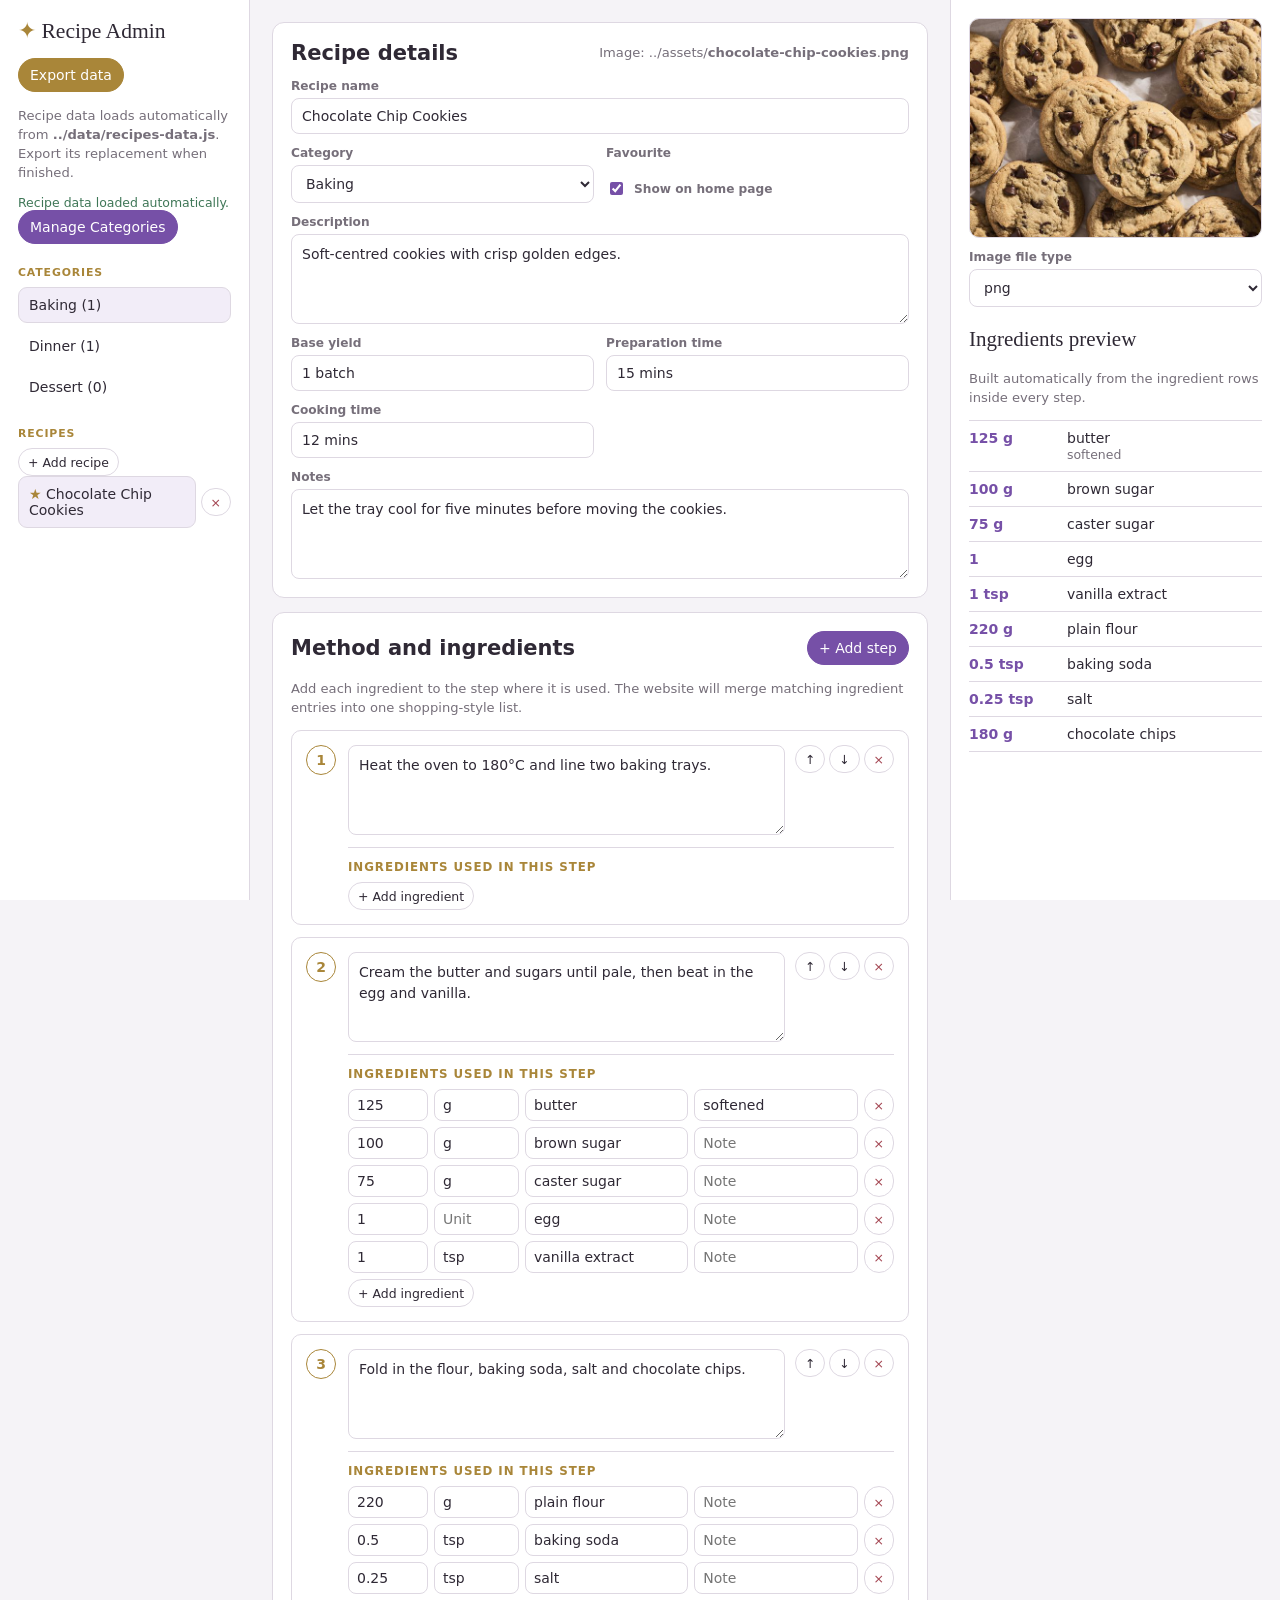
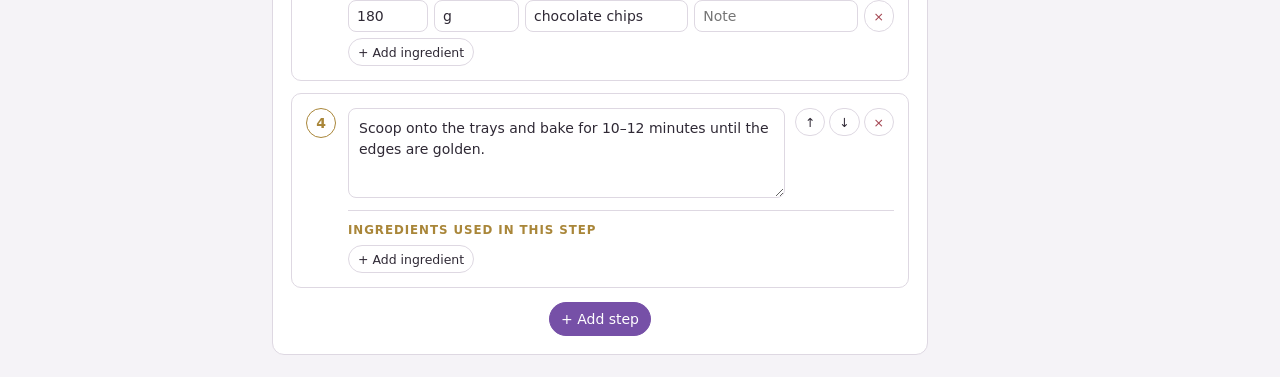
==== admin/recipe-admin.html @ 2f6e9e88 "Initial Build" ====
<!doctype html>
<html lang="en">
<head>
  <meta charset="utf-8">
  <meta name="viewport" content="width=device-width, initial-scale=1">
  <title>Recipe Book Admin</title>
  <style>
    :root {
      --bg: #f5f3f7; --panel: #fff; --ink: #2f2935; --muted: #766f7a;
      --line: #ded8e2; --gold: #a98639; --purple: #7650a7; --purple-soft: #f2edf8;
      --danger: #a34450; --ok: #3f7757; --radius: 12px;
      font-family: Inter, ui-sans-serif, system-ui, -apple-system, BlinkMacSystemFont, "Segoe UI", sans-serif;
    }
    * { box-sizing: border-box; }
    body { margin: 0; min-height: 100vh; color: var(--ink); background: var(--bg); font-size: 14px; }
    button, input, textarea, select { font: inherit; }
    button { cursor: pointer; }
    .app { min-height: 100vh; display: grid; grid-template-columns: 250px minmax(640px, 1fr) 330px; }
    .sidebar, .preview { position: sticky; top: 0; height: 100vh; overflow: auto; background: var(--panel); }
    .sidebar { border-right: 1px solid var(--line); padding: 18px; }
    .preview { border-left: 1px solid var(--line); padding: 18px; }
    .main { min-width: 0; padding: 22px; }
    h1, h2, h3 { margin-top: 0; }
    .brand { font-family: Georgia, serif; font-size: 1.35rem; font-weight: 500; }
    .brand span { color: var(--gold); }
    .hint { color: var(--muted); font-size: .82rem; line-height: 1.45; }
    .toolbar { display: flex; flex-wrap: wrap; gap: 8px; margin: 14px 0; }
    .btn { min-height: 34px; padding: 7px 11px; color: var(--ink); border: 1px solid var(--line); border-radius: 999px; background: #fff; }
    .btn.primary { color: #fff; border-color: var(--purple); background: var(--purple); }
    .btn.gold { color: #fff; border-color: var(--gold); background: var(--gold); }
    .btn.danger { color: var(--danger); }
    .btn.small { min-height: 28px; padding: 4px 9px; font-size: .78rem; }
    .file-input { display: none; }
    .nav-heading { margin: 22px 0 8px; color: var(--gold); text-transform: uppercase; letter-spacing: .08em; font-size: .68rem; font-weight: 800; }
    .recipe-nav, .category-nav, .category-list { display: grid; gap: 5px; }
    .nav-row { display: grid; grid-template-columns: 1fr auto; align-items: center; gap: 5px; }
    .nav-button { width: 100%; padding: 9px 10px; text-align: left; color: var(--ink); border: 1px solid transparent; border-radius: 9px; background: transparent; }
    .nav-button:hover, .nav-button.active { border-color: var(--line); background: var(--purple-soft); }
    .star { color: var(--gold); }
    .panel { padding: 18px; border: 1px solid var(--line); border-radius: var(--radius); background: var(--panel); }
    .panel + .panel { margin-top: 14px; }
    .panel-heading { display: flex; align-items: center; justify-content: space-between; gap: 12px; margin-bottom: 14px; }
    .panel-heading h2, .panel-heading h3 { margin: 0; }
    .field-grid { display: grid; grid-template-columns: repeat(2, minmax(0, 1fr)); gap: 12px; }
    .field { display: grid; gap: 5px; }
    .field.full { grid-column: 1 / -1; }
    label { color: var(--muted); font-size: .76rem; font-weight: 700; }
    input, textarea, select { width: 100%; padding: 9px 10px; color: var(--ink); border: 1px solid var(--line); border-radius: 8px; background: #fff; }
    textarea { min-height: 90px; resize: vertical; line-height: 1.5; }
    input:focus, textarea:focus, select:focus { outline: 2px solid rgba(118,80,167,.18); border-color: var(--purple); }
    .check-row { display: flex; align-items: center; gap: 8px; }
    .check-row input { width: auto; accent-color: var(--purple); }
    .steps { display: grid; gap: 12px; }
    .step-card { padding: 14px; border: 1px solid var(--line); border-radius: 10px; background: #fff; }
    .step-top { display: grid; grid-template-columns: 32px 1fr auto; gap: 10px; align-items: start; }
    .step-number { display: grid; place-items: center; width: 30px; height: 30px; color: var(--gold); border: 1px solid var(--gold); border-radius: 999px; font-weight: 800; }
    .step-actions { display: flex; gap: 4px; }
    .ingredients-editor { margin: 12px 0 0 42px; padding-top: 12px; border-top: 1px solid var(--line); }
    .ingredients-editor h4 { margin: 0 0 8px; color: var(--gold); font-size: .74rem; text-transform: uppercase; letter-spacing: .08em; }
    .ingredient-row { display: grid; grid-template-columns: 80px 85px 1fr 1fr auto; gap: 6px; margin-bottom: 6px; }
    .ingredient-row input { min-width: 0; padding: 7px 8px; }
    .preview h2 { font-family: Georgia, serif; font-weight: 500; }
    .preview-image-wrap { margin: 0 0 20px; }
    .preview-image { display: block; width: 100%; aspect-ratio: 4 / 3; object-fit: cover; border: 1px solid var(--line); border-radius: 10px; background: var(--bg); }
    .preview-image.is-missing { display: none; }
    .preview-image-placeholder { display: grid; place-items: center; width: 100%; aspect-ratio: 4 / 3; padding: 20px; color: var(--muted); text-align: center; border: 1px dashed var(--line); border-radius: 10px; background: var(--bg); }
    .image-type-field {
      margin-top: 12px;
    }
    
    .image-type-field select {
      width: 100%;
    }
    .bottom-step-action { display: flex; justify-content: center; padding-top: 14px; }
    .preview-list { list-style: none; margin: 0; padding: 0; border-top: 1px solid var(--line); }
    .preview-list li { display: grid; grid-template-columns: 90px 1fr; gap: 8px; padding: 9px 0; border-bottom: 1px solid var(--line); }
    .preview-amount { color: var(--purple); font-weight: 800; }
    .preview-note { color: var(--muted); font-size: .78rem; }
    .empty { display: grid; place-items: center; min-height: calc(100vh - 44px); text-align: center; color: var(--muted); }
    .status { margin-top: 10px; color: var(--muted); font-size: .78rem; }
    .status.ok { color: var(--ok); }
    .status.bad { color: var(--danger); }
    .category-edit-row { display: grid; grid-template-columns: 1fr auto; gap: 6px; }
    @media (max-width: 1100px) { .app { grid-template-columns: 220px 1fr; } .preview { position: static; grid-column: 2; width: auto; height: auto; border-left: 0; border-top: 1px solid var(--line); } }
  </style>
</head>
<body>
  <div class="app">
    <aside class="sidebar">
      <div class="brand"><span>✦</span> Recipe Admin</div>
      <div class="toolbar">
        <button id="exportButton" class="btn gold" type="button">Export data</button>
      </div>
      <p class="hint">Recipe data loads automatically from <strong>../data/recipes-data.js</strong>. Export its replacement when finished.</p>
      <div id="status" class="status"></div>

      <button id="manageCategoriesButton" class="btn primary" type="button">Manage Categories</button>

      <div class="nav-heading">Categories</div>
      <div id="categoryNav" class="category-nav"></div>

      <div class="nav-heading">Recipes</div>
      <button id="addRecipeButton" class="btn small" type="button">+ Add recipe</button>
      <div id="recipeNav" class="recipe-nav"></div>
    </aside>

    <main id="main" class="main"></main>

    <aside class="preview">
      <div id="imagePreviewWrap" class="preview-image-wrap"></div>
      <h2>Ingredients preview</h2>
      <p class="hint">Built automatically from the ingredient rows inside every step.</p>
      <ul id="ingredientsPreview" class="preview-list"></ul>
    </aside>
  </div>

  <script src="../data/recipes-data.js"></script>
  <script>
    "use strict";

    const state = {
      data: {
        settings: { siteTitle: "Our Recipe Book", subtitle: "Favourite recipes for home", updated: "" },
        categories: [],
        recipes: []
      },
      selectedRecipeId: null,
      selectedCategoryId: null,
      view: "recipe"
    };

    const main = document.getElementById("main");
    const recipeNav = document.getElementById("recipeNav");
    const categoryNav = document.getElementById("categoryNav");
    const ingredientsPreview = document.getElementById("ingredientsPreview");
    const imagePreviewWrap = document.getElementById("imagePreviewWrap");
    const status = document.getElementById("status");

    document.getElementById("exportButton").addEventListener("click", exportData);
    document.getElementById("addRecipeButton").addEventListener("click", addRecipe);
    document.getElementById("manageCategoriesButton").addEventListener("click", () => {
      state.view = "categories";
      state.selectedCategoryId = null;
      state.selectedRecipeId = null;
      renderAll();
    });
    document.addEventListener("keydown", event => {
      if ((event.ctrlKey || event.metaKey) && event.key.toLowerCase() === "s") {
        event.preventDefault();
        exportData();
      }
    });

    function uid(prefix) {
      return `${prefix}-${Date.now().toString(36)}-${Math.random().toString(36).slice(2, 7)}`;
    }

    function slugify(value) {
      return String(value || "")
        .normalize("NFKD").replace(/[\u0300-\u036f]/g, "")
        .toLowerCase().replace(/&/g, "and").replace(/[^a-z0-9]+/g, "-").replace(/^-+|-+$/g, "");
    }

    function normaliseData(input) {
      const data = input && typeof input === "object" ? input : {};
      data.settings ||= { siteTitle: "Our Recipe Book", subtitle: "Favourite recipes for home", updated: "" };
      data.categories = Array.isArray(data.categories) ? data.categories : [];
      data.recipes = Array.isArray(data.recipes) ? data.recipes : [];
      data.categories.forEach(category => { category.id ||= slugify(category.name) || uid("category"); category.name ||= "Untitled category"; });
      data.recipes.forEach(recipe => {
        recipe.id ||= slugify(recipe.name) || uid("recipe");
        recipe.name ||= "Untitled recipe";
        recipe.categoryId ||= data.categories[0]?.id || "";
        recipe.favourite = Boolean(recipe.favourite);
        recipe.steps = Array.isArray(recipe.steps) ? recipe.steps : [];
        recipe.steps.forEach(step => {
          step.id ||= uid("step");
          step.instruction ||= "";
          step.ingredients = Array.isArray(step.ingredients) ? step.ingredients : [];
          step.ingredients.forEach(item => {
            item.id ||= uid("ingredient");
            item.quantity = Number(item.quantity) || 0;
            item.unit ||= ""; item.name ||= ""; item.note ||= "";
          });
        });
      });
      return data;
    }


    function exportData() {
      state.data.settings.updated = new Date().toISOString().slice(0, 10);
      const output = `window.RECIPE_BOOK_DATA = ${JSON.stringify(state.data, null, 2)};\n`;
      const blob = new Blob([output], { type: "text/javascript;charset=utf-8" });
      const url = URL.createObjectURL(blob);
      const link = document.createElement("a");
      link.href = url;
      link.download = "recipes-data.js";
      document.body.appendChild(link);
      link.click();
      link.remove();
      URL.revokeObjectURL(url);
      setStatus("Exported recipes-data.js. Replace the file in the data folder.", true);
    }

    function addRecipe() {
      const recipe = {
        id: uid("recipe"),
        name: "New Recipe",
        categoryId:
          state.selectedCategoryId || state.data.categories[0]?.id || "",
        favourite: false,
        imageType: "png",
        description: "",
        baseYield: "",
        prepTime: "",
        cookTime: "",
        notes: "",
        steps: [],
      };
    
      state.data.recipes.push(recipe);
      state.selectedRecipeId = recipe.id;
      state.selectedCategoryId = recipe.categoryId || state.selectedCategoryId;
      state.view = "recipe";
      renderAll();
    }

    function deleteRecipe(recipeId) {
      if (!confirm("Delete this recipe?")) return;
      state.data.recipes = state.data.recipes.filter(recipe => recipe.id !== recipeId);
      state.selectedRecipeId = state.data.recipes[0]?.id || null;
      renderAll();
    }

    function addCategory() {
      const category = { id: uid("category"), name: "New Category" };
      state.data.categories.push(category);
      state.view = "categories";
      renderAll();
    }

    function deleteCategory(categoryId) {
      if (state.data.recipes.some(recipe => recipe.categoryId === categoryId)) {
        alert("Move recipes out of this category before deleting it.");
        return;
      }
      state.data.categories = state.data.categories.filter(category => category.id !== categoryId);
      renderAll();
    }

    function getRecipe() {
      return state.data.recipes.find(recipe => recipe.id === state.selectedRecipeId) || null;
    }

    function renderAll() {
      const previewPane = document.querySelector(".preview");
    
      if (previewPane) {
        previewPane.style.display = state.view === "categories" ? "none" : "";
      }
    
      renderCategoryNav();
      renderRecipeNav();
      renderEditor();
      renderIngredientsPreview();
      renderImagePreview();
    }

    function renderRecipeNav() {
      recipeNav.innerHTML = "";
      const visibleRecipes = state.selectedCategoryId
        ? state.data.recipes.filter(recipe => recipe.categoryId === state.selectedCategoryId)
        : state.data.recipes;
      [...visibleRecipes].sort((a, b) => a.name.localeCompare(b.name)).forEach(recipe => {
        const row = document.createElement("div"); row.className = "nav-row";
        const button = document.createElement("button");
        button.className = `nav-button${recipe.id === state.selectedRecipeId ? " active" : ""}`;
        button.type = "button";
        button.innerHTML = `${recipe.favourite ? '<span class="star">★</span> ' : ""}${escapeHtml(recipe.name)}`;
        button.addEventListener("click", () => { state.selectedRecipeId = recipe.id; state.view = "recipe"; renderAll(); });
        const remove = document.createElement("button");
        remove.className = "btn small danger"; remove.type = "button"; remove.textContent = "×";
        remove.addEventListener("click", () => deleteRecipe(recipe.id));
        row.append(button, remove); recipeNav.appendChild(row);
      });
    }

    function renderCategoryNav() {
      categoryNav.innerHTML = "";
    
      state.data.categories.forEach(category => {
        const recipeCount = state.data.recipes.filter(
          recipe => recipe.categoryId === category.id
        ).length;
    
        const button = document.createElement("button");
        button.className =
          `nav-button${category.id === state.selectedCategoryId ? " active" : ""}`;
        button.type = "button";
        button.textContent = `${category.name} (${recipeCount})`;
    
        button.addEventListener("click", () => {
          state.selectedCategoryId = category.id;
    
          const firstRecipe = state.data.recipes
            .filter(recipe => recipe.categoryId === category.id)
            .sort((a, b) => a.name.localeCompare(b.name))[0];
    
          state.selectedRecipeId = firstRecipe?.id || null;
          state.view = "recipe";
          renderAll();
        });
    
        categoryNav.appendChild(button);
      });
    }

    function renderCategoryManager() {
      main.innerHTML = `
        <section class="panel">
          <div class="panel-heading"><h2>Manage Categories</h2><button id="addCategoryButton" class="btn primary" type="button">+ Add category</button></div>
          <p class="hint">Category buttons appear in this order in the admin menu and on the recipe website.</p>
          <div id="categoryList" class="category-list"></div>
        </section>`;
      document.getElementById("addCategoryButton").addEventListener("click", addCategory);
      const categoryList = document.getElementById("categoryList");
      state.data.categories.forEach(category => {
        const row = document.createElement("div"); row.className = "category-edit-row";
        const input = document.createElement("input"); input.value = category.name;
        input.addEventListener("input", () => { category.name = input.value; renderCategoryNav(); renderEditorCategoryOptions(); });
        const remove = document.createElement("button"); remove.className = "btn small danger"; remove.type = "button"; remove.textContent = "×";
        remove.addEventListener("click", () => deleteCategory(category.id));
        row.append(input, remove); categoryList.appendChild(row);
      });
    }

    function renderEditor() {
      if (state.view === "categories") {
        renderCategoryManager();
        return;
      }
    
      const recipe = getRecipe();
    
      if (!recipe) {
        main.innerHTML =
          '<div class="empty"><div><h2>No recipe selected</h2><p>Select a category, then add or choose a recipe.</p></div></div>';
        return;
      }
    
      recipe.imageType = recipe.imageType || "png";
    
      main.innerHTML = `
        <section class="panel">
          <div class="panel-heading">
            <h2>Recipe details</h2>
            <span class="hint">
              Image: ../assets/<strong id="imageFilename"></strong>.<strong id="imageExtension"></strong>
            </span>
          </div>
    
          <div class="field-grid">
            <div class="field full">
              <label for="recipeName">Recipe name</label>
              <input id="recipeName">
            </div>
    
            <div class="field">
              <label for="recipeCategory">Category</label>
              <select id="recipeCategory"></select>
            </div>
    
            <div class="field">
              <label>Favourite</label>
              <label class="check-row">
                <input id="recipeFavourite" type="checkbox">
                Show on home page
              </label>
            </div>
    
            <div class="field full">
              <label for="recipeDescription">Description</label>
              <textarea id="recipeDescription"></textarea>
            </div>
    
            <div class="field">
              <label for="baseYield">Base yield</label>
              <input id="baseYield" placeholder="Serves 4 or 1 batch">
            </div>
    
            <div class="field">
              <label for="prepTime">Preparation time</label>
              <input id="prepTime" placeholder="15 mins">
            </div>
    
            <div class="field">
              <label for="cookTime">Cooking time</label>
              <input id="cookTime" placeholder="30 mins">
            </div>
    
            <div class="field full">
              <label for="recipeNotes">Notes</label>
              <textarea id="recipeNotes"></textarea>
            </div>
          </div>
        </section>
    
        <section class="panel">
          <div class="panel-heading">
            <h2>Method and ingredients</h2>
            <button id="addStepButton" class="btn primary" type="button">
              + Add step
            </button>
          </div>
    
          <p class="hint">
            Add each ingredient to the step where it is used. The website will
            merge matching ingredient entries into one shopping-style list.
          </p>
    
          <div id="stepsEditor" class="steps"></div>
    
          <div class="bottom-step-action">
            <button id="addStepBottomButton" class="btn primary" type="button">
              + Add step
            </button>
          </div>
        </section>
      `;
    
      bindValue("recipeName", recipe, "name", value => {
        document.getElementById("imageFilename").textContent = slugify(value);
        renderRecipeNav();
        renderImagePreview();
      });
    
      bindValue("recipeDescription", recipe, "description");
      bindValue("baseYield", recipe, "baseYield");
      bindValue("prepTime", recipe, "prepTime");
      bindValue("cookTime", recipe, "cookTime");
      bindValue("recipeNotes", recipe, "notes");
    
      document.getElementById("imageFilename").textContent = slugify(recipe.name);
      document.getElementById("imageExtension").textContent = recipe.imageType;
    
      const favourite = document.getElementById("recipeFavourite");
      favourite.checked = recipe.favourite;
    
      favourite.addEventListener("change", () => {
        recipe.favourite = favourite.checked;
        renderRecipeNav();
      });
    
      renderEditorCategoryOptions();
    
      const addStep = () => {
        recipe.steps.push({
          id: uid("step"),
          instruction: "",
          ingredients: [],
        });
    
        renderEditor();
        renderIngredientsPreview();
      };
    
      document
        .getElementById("addStepButton")
        .addEventListener("click", addStep);
    
      document
        .getElementById("addStepBottomButton")
        .addEventListener("click", addStep);
    
      renderSteps(recipe);
    }

    function renderEditorCategoryOptions() {
      const select = document.getElementById("recipeCategory");
      const recipe = getRecipe();
      if (!select || !recipe) return;
      select.innerHTML = '<option value="">Choose a category</option>';
      state.data.categories.forEach(category => {
        const option = document.createElement("option"); option.value = category.id; option.textContent = category.name; option.selected = category.id === recipe.categoryId; select.appendChild(option);
      });
      select.onchange = () => {
        recipe.categoryId = select.value;
        state.selectedCategoryId = select.value || state.selectedCategoryId;
        renderCategoryNav();
        renderRecipeNav();
      };
    }

    function renderSteps(recipe) {
      const container = document.getElementById("stepsEditor");
      recipe.steps.forEach((step, stepIndex) => {
        const card = document.createElement("article"); card.className = "step-card";
        card.innerHTML = `
          <div class="step-top">
            <span class="step-number">${stepIndex + 1}</span>
            <textarea aria-label="Step ${stepIndex + 1} instruction" placeholder="Describe what to do in this step..."></textarea>
            <div class="step-actions">
              <button class="btn small" data-action="up" type="button" title="Move up">↑</button>
              <button class="btn small" data-action="down" type="button" title="Move down">↓</button>
              <button class="btn small danger" data-action="delete" type="button" title="Delete step">×</button>
            </div>
          </div>
          <div class="ingredients-editor">
            <h4>Ingredients used in this step</h4>
            <div class="ingredient-rows"></div>
            <button class="btn small" data-action="add-ingredient" type="button">+ Add ingredient</button>
          </div>`;
        const textarea = card.querySelector("textarea"); textarea.value = step.instruction;
        textarea.addEventListener("input", () => step.instruction = textarea.value);
        card.querySelector('[data-action="up"]').addEventListener("click", () => moveItem(recipe.steps, stepIndex, -1));
        card.querySelector('[data-action="down"]').addEventListener("click", () => moveItem(recipe.steps, stepIndex, 1));
        card.querySelector('[data-action="delete"]').addEventListener("click", () => { recipe.steps.splice(stepIndex, 1); renderEditor(); renderIngredientsPreview(); });
        card.querySelector('[data-action="add-ingredient"]').addEventListener("click", () => {
          step.ingredients.push({ id: uid("ingredient"), quantity: 0, unit: "", name: "", note: "" });
          renderEditor(); renderIngredientsPreview();
        });
        renderIngredientRows(card.querySelector(".ingredient-rows"), step);
        container.appendChild(card);
      });
    }

    function renderIngredientRows(container, step) {
      step.ingredients.forEach((item, index) => {
        const row = document.createElement("div"); row.className = "ingredient-row";
        row.innerHTML = '<input type="number" step="any" placeholder="Qty" aria-label="Quantity"><input placeholder="Unit" aria-label="Unit"><input placeholder="Ingredient" aria-label="Ingredient name"><input placeholder="Note" aria-label="Ingredient note"><button class="btn small danger" type="button">×</button>';
        const [quantity, unit, name, note, remove] = row.children;
        quantity.value = item.quantity || ""; unit.value = item.unit; name.value = item.name; note.value = item.note;
        quantity.addEventListener("input", () => { item.quantity = Number(quantity.value) || 0; renderIngredientsPreview(); });
        unit.addEventListener("input", () => { item.unit = unit.value; renderIngredientsPreview(); });
        name.addEventListener("input", () => { item.name = name.value; renderIngredientsPreview(); });
        note.addEventListener("input", () => { item.note = note.value; renderIngredientsPreview(); });
        remove.addEventListener("click", () => { step.ingredients.splice(index, 1); renderEditor(); renderIngredientsPreview(); });
        container.appendChild(row);
      });
    }

    function moveItem(array, index, direction) {
      const target = index + direction;
      if (target < 0 || target >= array.length) return;
      [array[index], array[target]] = [array[target], array[index]];
      renderEditor();
    }

    function collectIngredients(recipe) {
      const merged = new Map();
      recipe.steps.forEach(step => step.ingredients.forEach(item => {
        if (!item.name.trim()) return;
        const key = [item.name.trim().toLowerCase(), item.unit.trim().toLowerCase(), item.note.trim().toLowerCase()].join("|");
        if (!merged.has(key)) merged.set(key, { ...item, quantity: Number(item.quantity) || 0 });
        else merged.get(key).quantity += Number(item.quantity) || 0;
      }));
      return [...merged.values()];
    }

    function renderIngredientsPreview() {
      ingredientsPreview.innerHTML = "";
    
      if (state.view === "categories") {
        return;
      }
    
      const recipe = getRecipe();
    
      if (!recipe) {
        return;
      }
    
      const ingredients = collectIngredients(recipe);
    
      if (!ingredients.length) {
        ingredientsPreview.innerHTML =
          '<li><span class="hint">No ingredients yet.</span></li>';
        return;
      }
    
      ingredients.forEach(item => {
        const li = document.createElement("li");
    
        li.innerHTML = `
          <span class="preview-amount">
            ${formatQuantity(item.quantity)}
            ${item.unit ? ` ${escapeHtml(item.unit)}` : ""}
          </span>
    
          <span>
            ${escapeHtml(item.name)}
            ${
              item.note
                ? `<br><span class="preview-note">${escapeHtml(item.note)}</span>`
                : ""
            }
          </span>
        `;
    
        ingredientsPreview.appendChild(li);
      });
    }

    function renderImagePreview() {
      imagePreviewWrap.innerHTML = "";
    
      const recipe = getRecipe();
    
      if (!recipe || state.view !== "recipe") {
        return;
      }
    
      recipe.imageType = recipe.imageType || "png";
    
      const filename = `${slugify(recipe.name)}.${recipe.imageType}`;
      const imagePath = `../assets/${filename}`;
    
      const previewContainer = document.createElement("div");
      previewContainer.className = "image-preview-container";
    
      const image = document.createElement("img");
      image.className = "preview-image";
      image.src = imagePath;
      image.alt = `${recipe.name} preview`;
    
      image.addEventListener(
        "error",
        () => {
          const placeholder = document.createElement("div");
          placeholder.className = "preview-image-placeholder";
          placeholder.innerHTML = `
            <span>
              No image found<br>
              <strong>assets/${escapeHtml(filename)}</strong>
            </span>
          `;
    
          image.replaceWith(placeholder);
        },
        { once: true }
      );
    
      previewContainer.appendChild(image);
    
      const typeField = document.createElement("div");
      typeField.className = "field image-type-field";
      typeField.innerHTML = `
        <label for="recipeImageType">Image file type</label>
        <select id="recipeImageType">
          <option value="jpg">jpg</option>
          <option value="jpeg">jpeg</option>
          <option value="png">png</option>
          <option value="webp">webp</option>
        </select>
      `;
    
      const typeSelect = typeField.querySelector("#recipeImageType");
      typeSelect.value = recipe.imageType;
    
      typeSelect.addEventListener("change", () => {
        recipe.imageType = typeSelect.value;
    
        const extensionLabel = document.getElementById("imageExtension");
    
        if (extensionLabel) {
          extensionLabel.textContent = recipe.imageType;
        }
    
        renderImagePreview();
      });
    
      imagePreviewWrap.append(previewContainer, typeField);
    }

    function formatQuantity(value) {
      const rounded = Math.round(Number(value) * 1000) / 1000;
      return Number.isInteger(rounded) ? String(rounded) : String(rounded).replace(/0+$/, "").replace(/\.$/, "");
    }

    function bindValue(id, object, key, afterChange) {
      const element = document.getElementById(id); element.value = object[key] || "";
      element.addEventListener("input", () => { object[key] = element.value; afterChange?.(element.value); });
    }

    function setStatus(message, success) {
      status.textContent = message; status.className = `status ${success ? "ok" : "bad"}`;
    }

    function escapeHtml(value) {
      return String(value ?? "").replace(/[&<>'"]/g, character => ({ "&":"&amp;", "<":"&lt;", ">":"&gt;", "'":"&#39;", '"':"&quot;" })[character]);
    }

    state.data = normaliseData(window.RECIPE_BOOK_DATA || state.data);
    state.selectedCategoryId = state.data.categories[0]?.id || null;
    state.selectedRecipeId = state.data.recipes.find(recipe => recipe.categoryId === state.selectedCategoryId)?.id || state.data.recipes[0]?.id || null;
    setStatus("Recipe data loaded automatically.", true);

    renderAll();
  </script>
</body>
</html>
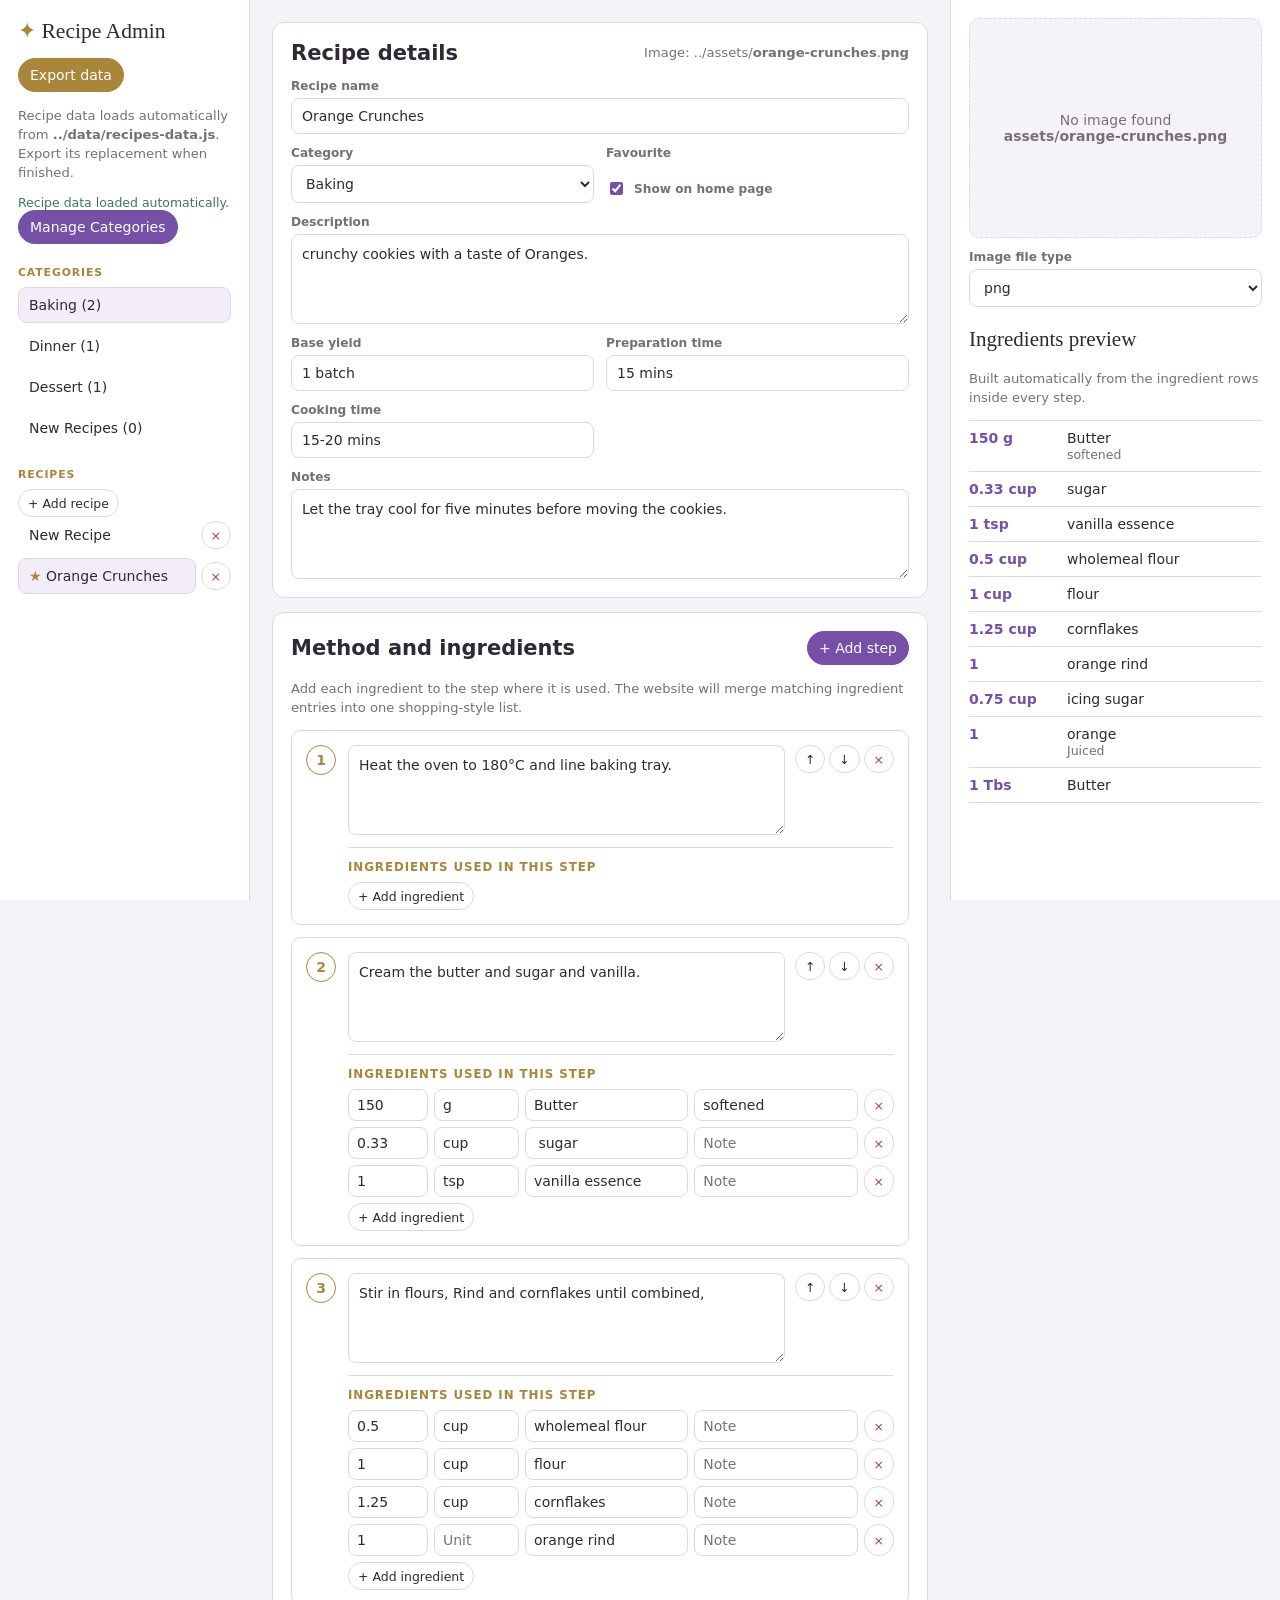
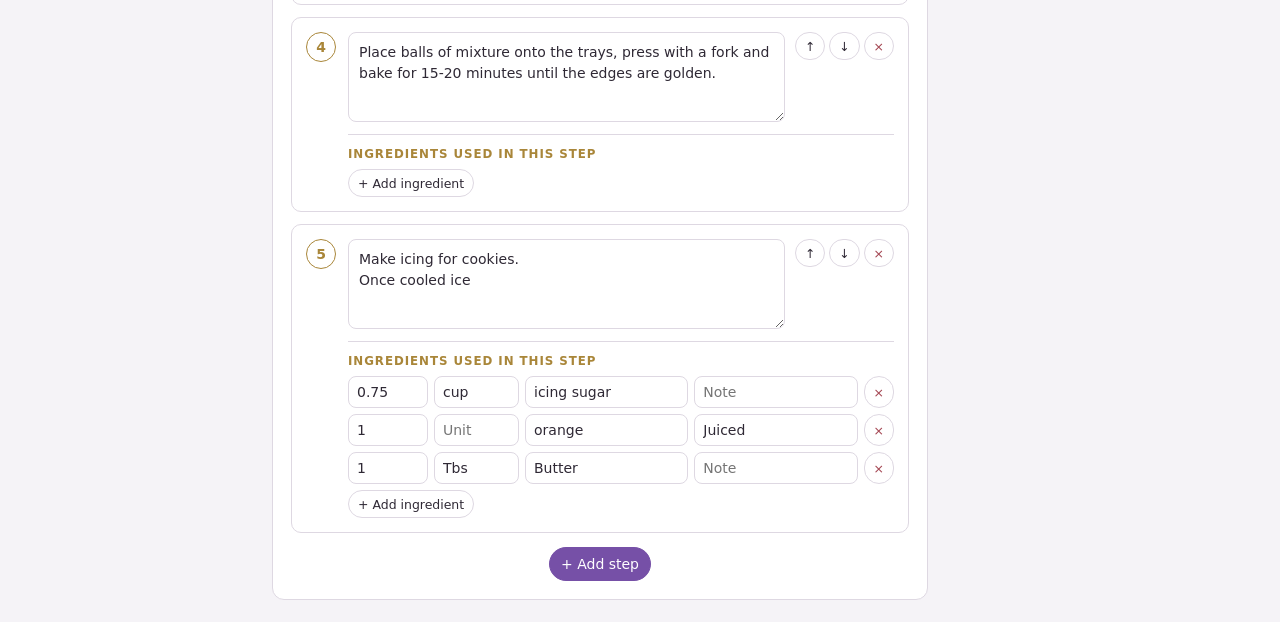
==== commit f57e2ef3: "Updates - Theme update - Egg and Eggs now group in ingredients. - Added recent recipes section to ho" ====
--- a/admin/recipe-admin.html
+++ b/admin/recipe-admin.html
@@ -135,6 +135,7 @@
     const ingredientsPreview = document.getElementById("ingredientsPreview");
     const imagePreviewWrap = document.getElementById("imagePreviewWrap");
     const status = document.getElementById("status");
+    const NEW_RECIPES_CATEGORY_ID = "new-recipes";
 
     document.getElementById("exportButton").addEventListener("click", exportData);
     document.getElementById("addRecipeButton").addEventListener("click", addRecipe);
@@ -167,6 +168,25 @@
       data.categories = Array.isArray(data.categories) ? data.categories : [];
       data.recipes = Array.isArray(data.recipes) ? data.recipes : [];
       data.categories.forEach(category => { category.id ||= slugify(category.name) || uid("category"); category.name ||= "Untitled category"; });
+      const newRecipesCategory = data.categories.find(category => category.id === NEW_RECIPES_CATEGORY_ID)
+        || data.categories.find(category => category.name.trim().toLowerCase() === "new recipes");
+      if (newRecipesCategory) {
+        const previousId = newRecipesCategory.id;
+        newRecipesCategory.id = NEW_RECIPES_CATEGORY_ID;
+        if (!newRecipesCategory.name.trim()) newRecipesCategory.name = "New Recipes";
+        data.recipes.forEach(recipe => {
+          if (recipe.categoryId === previousId) recipe.categoryId = NEW_RECIPES_CATEGORY_ID;
+        });
+        let hasKeptNewRecipesCategory = false;
+        data.categories = data.categories.filter(category => {
+          if (category.id !== NEW_RECIPES_CATEGORY_ID) return true;
+          if (hasKeptNewRecipesCategory) return false;
+          hasKeptNewRecipesCategory = true;
+          return true;
+        });
+      } else {
+        data.categories.push({ id: NEW_RECIPES_CATEGORY_ID, name: "New Recipes" });
+      }
       data.recipes.forEach(recipe => {
         recipe.id ||= slugify(recipe.name) || uid("recipe");
         recipe.name ||= "Untitled recipe";
@@ -241,6 +261,10 @@
     }
 
     function deleteCategory(categoryId) {
+      if (categoryId === NEW_RECIPES_CATEGORY_ID) {
+        alert("New Recipes is a permanent category and cannot be deleted.");
+        return;
+      }
       if (state.data.recipes.some(recipe => recipe.categoryId === categoryId)) {
         alert("Move recipes out of this category before deleting it.");
         return;
@@ -330,6 +354,10 @@
         const input = document.createElement("input"); input.value = category.name;
         input.addEventListener("input", () => { category.name = input.value; renderCategoryNav(); renderEditorCategoryOptions(); });
         const remove = document.createElement("button"); remove.className = "btn small danger"; remove.type = "button"; remove.textContent = "×";
+        if (category.id === NEW_RECIPES_CATEGORY_ID) {
+          remove.disabled = true;
+          remove.title = "Permanent category";
+        }
         remove.addEventListener("click", () => deleteCategory(category.id));
         row.append(input, remove); categoryList.appendChild(row);
       });
@@ -547,13 +575,33 @@
       renderEditor();
     }
 
+    function singularIngredientName(name) {
+      return String(name || "")
+        .trim()
+        .toLowerCase()
+        .replace(/\s+/g, " ")
+        .replace(/\b([^aeiou\s])ies\b$/i, "$1y")
+        .replace(/\b(tomato|potato|hero)es\b$/i, "$1")
+        .replace(/\b([a-z]+(?:ch|sh|x|z))es\b$/i, "$1")
+        .replace(/\b([a-z]*[^sui])s\b$/i, "$1");
+    }
+
+    function pluralScore(name) {
+      const trimmed = String(name || "").trim().toLowerCase();
+      return singularIngredientName(trimmed) === trimmed ? 0 : 1;
+    }
+
     function collectIngredients(recipe) {
       const merged = new Map();
       recipe.steps.forEach(step => step.ingredients.forEach(item => {
         if (!item.name.trim()) return;
-        const key = [item.name.trim().toLowerCase(), item.unit.trim().toLowerCase(), item.note.trim().toLowerCase()].join("|");
+        const key = [singularIngredientName(item.name), item.unit.trim().toLowerCase(), item.note.trim().toLowerCase()].join("|");
         if (!merged.has(key)) merged.set(key, { ...item, quantity: Number(item.quantity) || 0 });
-        else merged.get(key).quantity += Number(item.quantity) || 0;
+        else {
+          const match = merged.get(key);
+          match.quantity += Number(item.quantity) || 0;
+          if (pluralScore(item.name) > pluralScore(match.name)) match.name = item.name;
+        }
       }));
       return [...merged.values()];
     }
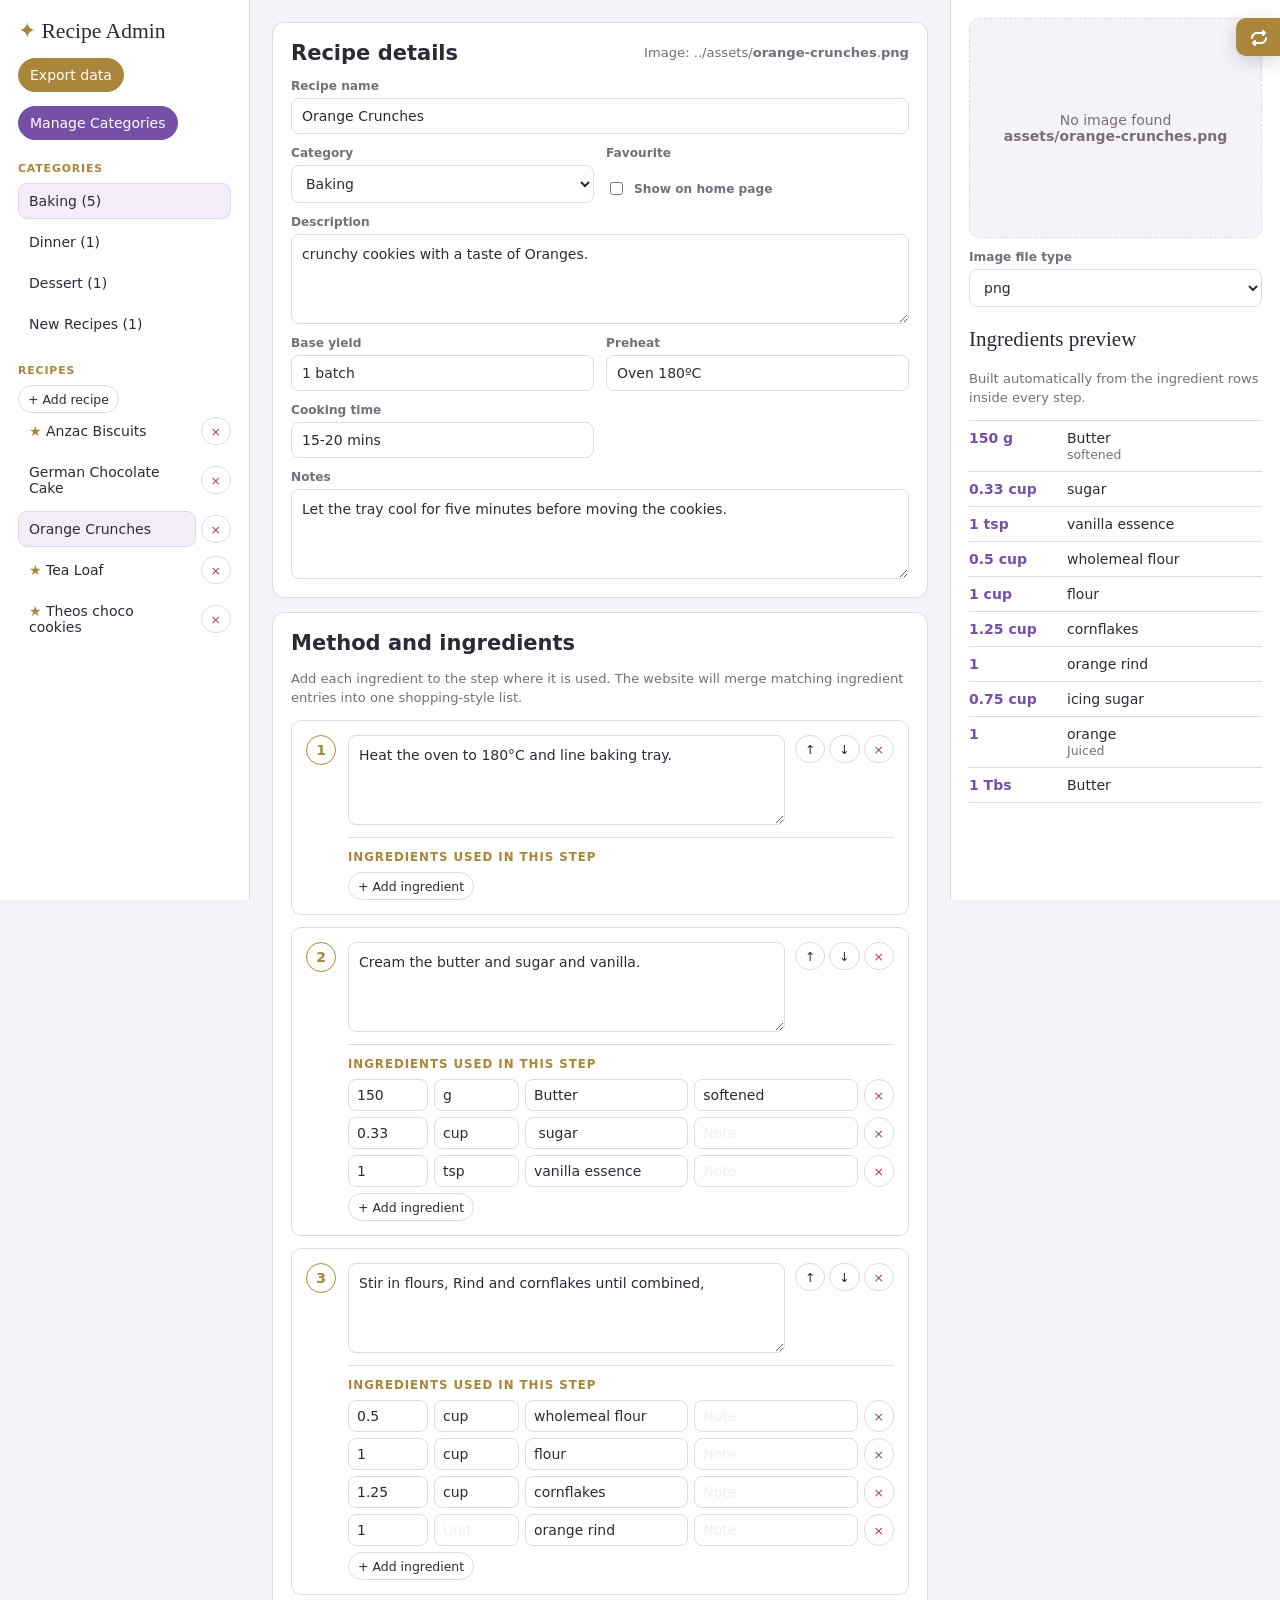
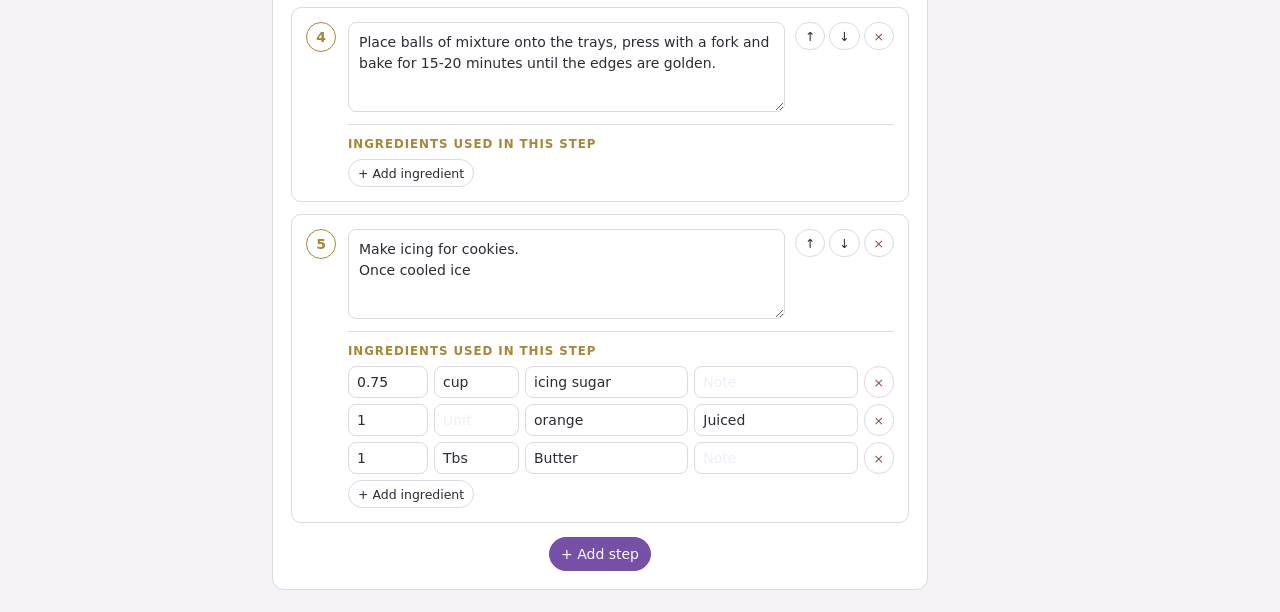
==== commit 9191c2e2: "Admin Updates - Recipe prep time changes to Preheat. - Recipes prep time data changes to preheat dat" ====
--- a/admin/recipe-admin.html
+++ b/admin/recipe-admin.html
@@ -8,7 +8,7 @@
     :root {
       --bg: #f5f3f7; --panel: #fff; --ink: #2f2935; --muted: #766f7a;
       --line: #ded8e2; --gold: #a98639; --purple: #7650a7; --purple-soft: #f2edf8;
-      --danger: #a34450; --ok: #3f7757; --radius: 12px;
+      --danger: #a34450; --radius: 12px;
       font-family: Inter, ui-sans-serif, system-ui, -apple-system, BlinkMacSystemFont, "Segoe UI", sans-serif;
     }
     * { box-sizing: border-box; }
@@ -67,6 +67,10 @@
     .image-type-field {
       margin-top: 12px;
     }
+
+    *::placeholder {
+      color:var(--purple-soft);
+    }
     
     .image-type-field select {
       width: 100%;
@@ -77,10 +81,21 @@
     .preview-amount { color: var(--purple); font-weight: 800; }
     .preview-note { color: var(--muted); font-size: .78rem; }
     .empty { display: grid; place-items: center; min-height: calc(100vh - 44px); text-align: center; color: var(--muted); }
-    .status { margin-top: 10px; color: var(--muted); font-size: .78rem; }
-    .status.ok { color: var(--ok); }
-    .status.bad { color: var(--danger); }
     .category-edit-row { display: grid; grid-template-columns: 1fr auto; gap: 6px; }
+    .converter-tab { position: fixed; top: 18px; right: 0; z-index: 20; display: grid; place-items: center; width: 44px; height: 38px; padding: 9px 12px; color: #fff; border: 1px solid var(--gold); border-right: 0; border-radius: 10px 0 0 10px; background: var(--gold); box-shadow: 0 5px 18px rgba(47, 41, 53, .2); }
+    .converter-tab svg { display: block; width: 20px; height: 20px; fill: currentColor; }
+    .converter-dialog { width: min(620px, calc(100% - 28px)); max-height: calc(100vh - 28px); padding: 0; color: var(--ink); border: 1px solid var(--line); border-radius: 16px; background: var(--panel); box-shadow: 0 24px 70px rgba(47, 41, 53, .32); }
+    .converter-dialog::backdrop { background: rgba(47, 41, 53, .5); }
+    .converter-heading { display: flex; align-items: flex-start; justify-content: space-between; gap: 20px; padding: 20px 20px 15px; border-bottom: 1px solid var(--line); }
+    .converter-heading h2 { margin: 3px 0 0; font-family: Georgia, serif; font-weight: 500; }
+    .converter-kicker { color: var(--gold); text-transform: uppercase; letter-spacing: .08em; font-size: .68rem; font-weight: 800; }
+    .converter-close { flex: 0 0 auto; width: 36px; height: 36px; padding: 0; color: var(--purple); border: 0; border-radius: 999px; background: var(--purple-soft); font-size: 1.45rem; }
+    .converter-rows { padding: 5px 20px 20px; overflow-y: auto; }
+    .converter-row { display: grid; grid-template-columns: minmax(150px, 1fr) minmax(90px, .7fr) minmax(100px, .8fr); align-items: center; gap: 12px; padding: 12px 0; border-bottom: 1px solid var(--line); }
+    .converter-row label { color: var(--ink); font-size: .82rem; }
+    .converter-row input { min-width: 0; }
+    .converter-row output { color: var(--purple); font-weight: 800; text-align: right; }
+    @media (max-width: 520px) { .converter-row { grid-template-columns: 1fr minmax(82px, .65fr); gap: 7px 10px; } .converter-row output { grid-column: 1 / -1; min-height: 1.2em; text-align: left; } }
     @media (max-width: 1100px) { .app { grid-template-columns: 220px 1fr; } .preview { position: static; grid-column: 2; width: auto; height: auto; border-left: 0; border-top: 1px solid var(--line); } }
   </style>
 </head>
@@ -91,9 +106,6 @@
       <div class="toolbar">
         <button id="exportButton" class="btn gold" type="button">Export data</button>
       </div>
-      <p class="hint">Recipe data loads automatically from <strong>../data/recipes-data.js</strong>. Export its replacement when finished.</p>
-      <div id="status" class="status"></div>
-
       <button id="manageCategoriesButton" class="btn primary" type="button">Manage Categories</button>
 
       <div class="nav-heading">Categories</div>
@@ -113,6 +125,28 @@
       <ul id="ingredientsPreview" class="preview-list"></ul>
     </aside>
   </div>
+
+  <button id="converterTab" class="converter-tab" type="button" aria-label="Open measurement calculator" aria-haspopup="dialog" aria-controls="measurementConverter" title="Measurement calculator">
+    <svg viewBox="0 0 640 640" aria-hidden="true" focusable="false"><path d="M534.6 182.6C547.1 170.1 547.1 149.8 534.6 137.3L470.6 73.3C461.4 64.1 447.7 61.4 435.7 66.4C423.7 71.4 416 83.1 416 96L416 128L256 128C150 128 64 214 64 320C64 337.7 78.3 352 96 352C113.7 352 128 337.7 128 320C128 249.3 185.3 192 256 192L416 192L416 224C416 236.9 423.8 248.6 435.8 253.6C447.8 258.6 461.5 255.8 470.7 246.7L534.7 182.7zM105.4 457.4C92.9 469.9 92.9 490.2 105.4 502.7L169.4 566.7C178.6 575.9 192.3 578.6 204.3 573.6C216.3 568.6 224 556.9 224 544L224 512L384 512C490 512 576 426 576 320C576 302.3 561.7 288 544 288C526.3 288 512 302.3 512 320C512 390.7 454.7 448 384 448L224 448L224 416C224 403.1 216.2 391.4 204.2 386.4C192.2 381.4 178.5 384.2 169.3 393.3L105.3 457.3z"/></svg>
+  </button>
+
+  <dialog id="measurementConverter" class="converter-dialog" aria-labelledby="converterTitle">
+    <div class="converter-heading">
+      <div>
+        <span class="converter-kicker">Imperial to metric</span>
+        <h2 id="converterTitle">Measurement calculator</h2>
+      </div>
+      <button id="closeConverterButton" class="converter-close" type="button" aria-label="Close measurement calculator">×</button>
+    </div>
+    <div class="converter-rows">
+      <div class="converter-row" data-factor="28.349523125" data-unit="g"><label for="convertOunces">Ounces (oz)</label><input id="convertOunces" type="number" inputmode="decimal" step="any" placeholder="0"><output>—</output></div>
+      <div class="converter-row" data-factor="0.45359237" data-unit="kg"><label for="convertPounds">Pounds (lb)</label><input id="convertPounds" type="number" inputmode="decimal" step="any" placeholder="0"><output>—</output></div>
+      <div class="converter-row" data-factor="28.4130625" data-unit="ml"><label for="convertFluidOunces">Fluid ounces (fl oz)</label><input id="convertFluidOunces" type="number" inputmode="decimal" step="any" placeholder="0"><output>—</output></div>
+      <div class="converter-row" data-factor="284.130625" data-unit="ml"><label for="convertCups">Cups</label><input id="convertCups" type="number" inputmode="decimal" step="any" placeholder="0"><output>—</output></div>
+      <div class="converter-row" data-factor="568.26125" data-unit="ml"><label for="convertPints">Pints (pt)</label><input id="convertPints" type="number" inputmode="decimal" step="any" placeholder="0"><output>—</output></div>
+      <div class="converter-row" data-conversion="fahrenheit" data-unit="°C"><label for="convertFahrenheit">Fahrenheit (°F)</label><input id="convertFahrenheit" type="number" inputmode="decimal" step="any" placeholder="0"><output>—</output></div>
+    </div>
+  </dialog>
 
   <script src="../data/recipes-data.js"></script>
   <script>
@@ -134,10 +168,35 @@
     const categoryNav = document.getElementById("categoryNav");
     const ingredientsPreview = document.getElementById("ingredientsPreview");
     const imagePreviewWrap = document.getElementById("imagePreviewWrap");
-    const status = document.getElementById("status");
+    const converterTab = document.getElementById("converterTab");
+    const measurementConverter = document.getElementById("measurementConverter");
+    const closeConverterButton = document.getElementById("closeConverterButton");
     const NEW_RECIPES_CATEGORY_ID = "new-recipes";
 
     document.getElementById("exportButton").addEventListener("click", exportData);
+    converterTab.addEventListener("click", () => {
+      measurementConverter.showModal();
+      measurementConverter.querySelector("input")?.focus();
+    });
+    closeConverterButton.addEventListener("click", () => measurementConverter.close());
+    measurementConverter.addEventListener("click", event => {
+      if (event.target === measurementConverter) measurementConverter.close();
+    });
+    measurementConverter.querySelectorAll(".converter-row").forEach(row => {
+      const input = row.querySelector("input");
+      const output = row.querySelector("output");
+      input.addEventListener("input", () => {
+        if (input.value.trim() === "") {
+          output.textContent = "—";
+          return;
+        }
+        const value = Number(input.value);
+        const converted = row.dataset.conversion === "fahrenheit"
+          ? (value - 32) * 5 / 9
+          : value * Number(row.dataset.factor);
+        output.textContent = `${new Intl.NumberFormat(undefined, { maximumFractionDigits: 2 }).format(converted)} ${row.dataset.unit}`;
+      });
+    });
     document.getElementById("addRecipeButton").addEventListener("click", addRecipe);
     document.getElementById("manageCategoriesButton").addEventListener("click", () => {
       state.view = "categories";
@@ -220,7 +279,6 @@
       link.click();
       link.remove();
       URL.revokeObjectURL(url);
-      setStatus("Exported recipes-data.js. Replace the file in the data folder.", true);
     }
 
     function addRecipe() {
@@ -418,7 +476,7 @@
             </div>
     
             <div class="field">
-              <label for="prepTime">Preparation time</label>
+              <label for="prepTime">Preheat</label>
               <input id="prepTime" placeholder="15 mins">
             </div>
     
@@ -437,9 +495,6 @@
         <section class="panel">
           <div class="panel-heading">
             <h2>Method and ingredients</h2>
-            <button id="addStepButton" class="btn primary" type="button">
-              + Add step
-            </button>
           </div>
     
           <p class="hint">
@@ -492,10 +547,6 @@
         renderEditor();
         renderIngredientsPreview();
       };
-    
-      document
-        .getElementById("addStepButton")
-        .addEventListener("click", addStep);
     
       document
         .getElementById("addStepBottomButton")
@@ -731,10 +782,6 @@
       element.addEventListener("input", () => { object[key] = element.value; afterChange?.(element.value); });
     }
 
-    function setStatus(message, success) {
-      status.textContent = message; status.className = `status ${success ? "ok" : "bad"}`;
-    }
-
     function escapeHtml(value) {
       return String(value ?? "").replace(/[&<>'"]/g, character => ({ "&":"&amp;", "<":"&lt;", ">":"&gt;", "'":"&#39;", '"':"&quot;" })[character]);
     }
@@ -742,8 +789,6 @@
     state.data = normaliseData(window.RECIPE_BOOK_DATA || state.data);
     state.selectedCategoryId = state.data.categories[0]?.id || null;
     state.selectedRecipeId = state.data.recipes.find(recipe => recipe.categoryId === state.selectedCategoryId)?.id || state.data.recipes[0]?.id || null;
-    setStatus("Recipe data loaded automatically.", true);
-
     renderAll();
   </script>
 </body>
